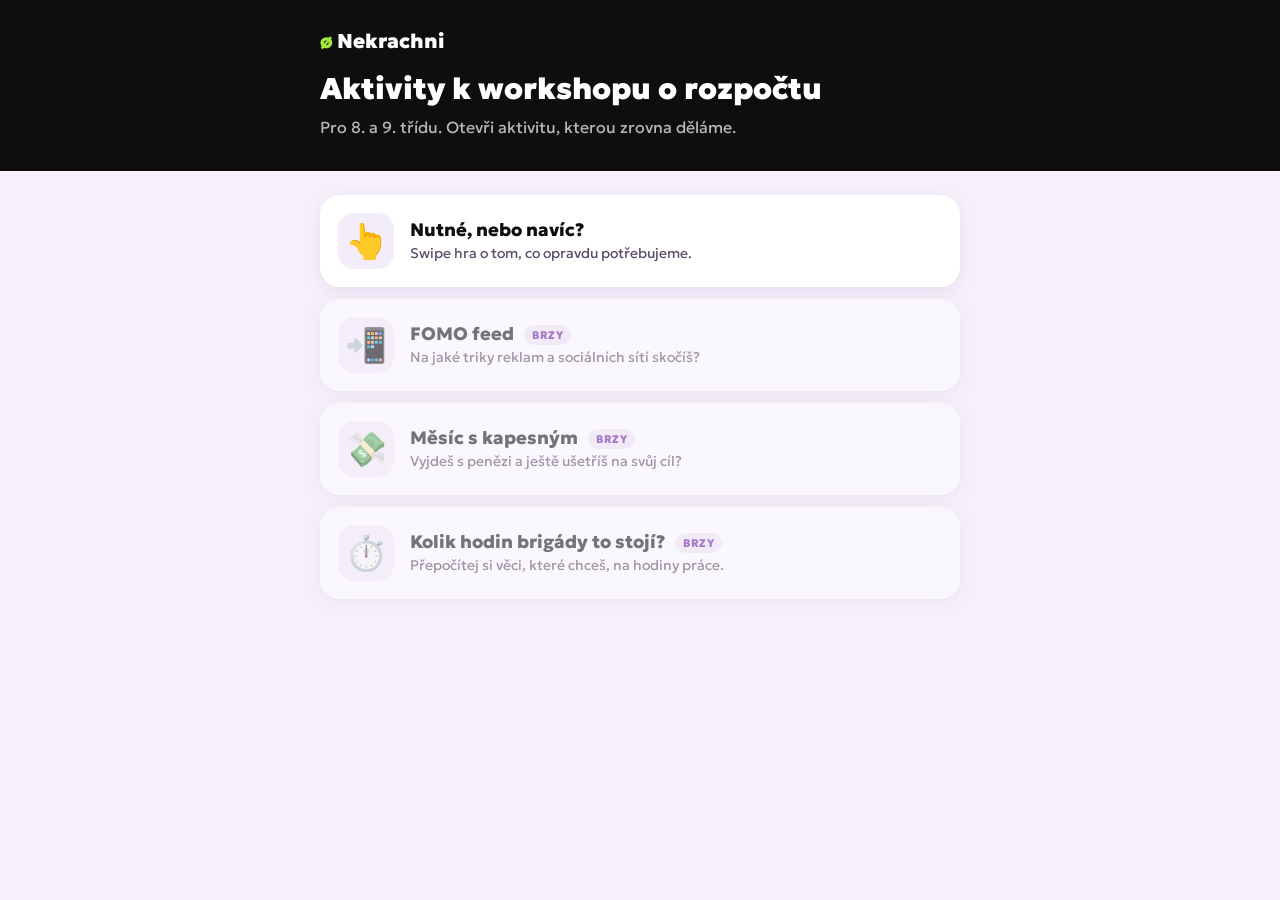
==== index.html @ 23a1968d "Swipe hra Nutné, nebo navíc? a rozcestník aktivit Co-Authored-By: Claude Opus 5.5 <noreply@anthropic" ====
<!doctype html>
<html lang="cs">
<head>
<meta charset="utf-8">
<meta name="viewport" content="width=device-width, initial-scale=1">
<title>Aktivity k rozpočtu – Nekrachni</title>
<meta name="description" content="Interaktivní aktivity k workshopu Nekrachni o osobním rozpočtu.">
<link rel="preconnect" href="https://fonts.googleapis.com">
<link rel="preconnect" href="https://fonts.gstatic.com" crossorigin>
<link href="https://fonts.googleapis.com/css2?family=Geologica:wght@400;600;700;800;900&display=swap" rel="stylesheet">
<style>
  *, ::before, ::after { box-sizing: border-box; margin: 0; padding: 0; }
  :root { --lime: #A2E640; --purple: #67139F; --black: #0E0E0E; --bg: #f5f0fa; }
  body { background: var(--bg); font-family: Geologica, system-ui, sans-serif; color: var(--black); }
  header { background: var(--black); color: #fff; padding: 28px 20px 32px; }
  .wrap { max-width: 640px; margin: 0 auto; }
  .brand { font-size: 20px; font-weight: 900; }
  .brand span { color: var(--lime); }
  h1 { font-size: 30px; font-weight: 900; margin-top: 18px; line-height: 1.15; }
  header p { color: rgba(255,255,255,.7); margin-top: 8px; font-size: 16px; line-height: 1.5; }
  main { padding: 24px 20px 48px; }
  .list { display: grid; gap: 12px; }
  a.item, .item {
    display: flex; gap: 16px; align-items: center; text-decoration: none; color: inherit;
    background: #fff; border-radius: 20px; padding: 18px; box-shadow: 0 4px 16px rgba(103,19,159,.08);
  }
  a.item:hover { box-shadow: 0 6px 22px rgba(103,19,159,.16); }
  a.item:focus-visible { outline: 3px solid var(--purple); outline-offset: 2px; }
  .ico { font-size: 34px; width: 56px; height: 56px; border-radius: 16px; background: #f3edf9; display: flex; align-items: center; justify-content: center; flex-shrink: 0; }
  .item h2 { font-size: 18px; font-weight: 800; }
  .item p { font-size: 14px; color: #5b4d68; margin-top: 3px; line-height: 1.4; }
  .soon { opacity: .55; }
  .tag { display: inline-block; font-size: 11px; font-weight: 800; text-transform: uppercase; letter-spacing: .5px; padding: 3px 8px; border-radius: 999px; background: #efe7f7; color: var(--purple); margin-left: 6px; vertical-align: middle; }
</style>
</head>
<body>
<header>
  <div class="wrap">
    <div class="brand"><span>ø</span> Nekrachni</div>
    <h1>Aktivity k workshopu o rozpočtu</h1>
    <p>Pro 8. a 9. třídu. Otevři aktivitu, kterou zrovna děláme.</p>
  </div>
</header>
<main>
  <div class="wrap list">
    <a class="item" href="swipe/">
      <div class="ico">👆</div>
      <div><h2>Nutné, nebo navíc?</h2><p>Swipe hra o tom, co opravdu potřebujeme.</p></div>
    </a>
    <div class="item soon">
      <div class="ico">📲</div>
      <div><h2>FOMO feed <span class="tag">brzy</span></h2><p>Na jaké triky reklam a sociálních sítí skočíš?</p></div>
    </div>
    <div class="item soon">
      <div class="ico">💸</div>
      <div><h2>Měsíc s kapesným <span class="tag">brzy</span></h2><p>Vyjdeš s penězi a ještě ušetříš na svůj cíl?</p></div>
    </div>
    <div class="item soon">
      <div class="ico">⏱️</div>
      <div><h2>Kolik hodin brigády to stojí? <span class="tag">brzy</span></h2><p>Přepočítej si věci, které chceš, na hodiny práce.</p></div>
    </div>
  </div>
</main>
</body>
</html>
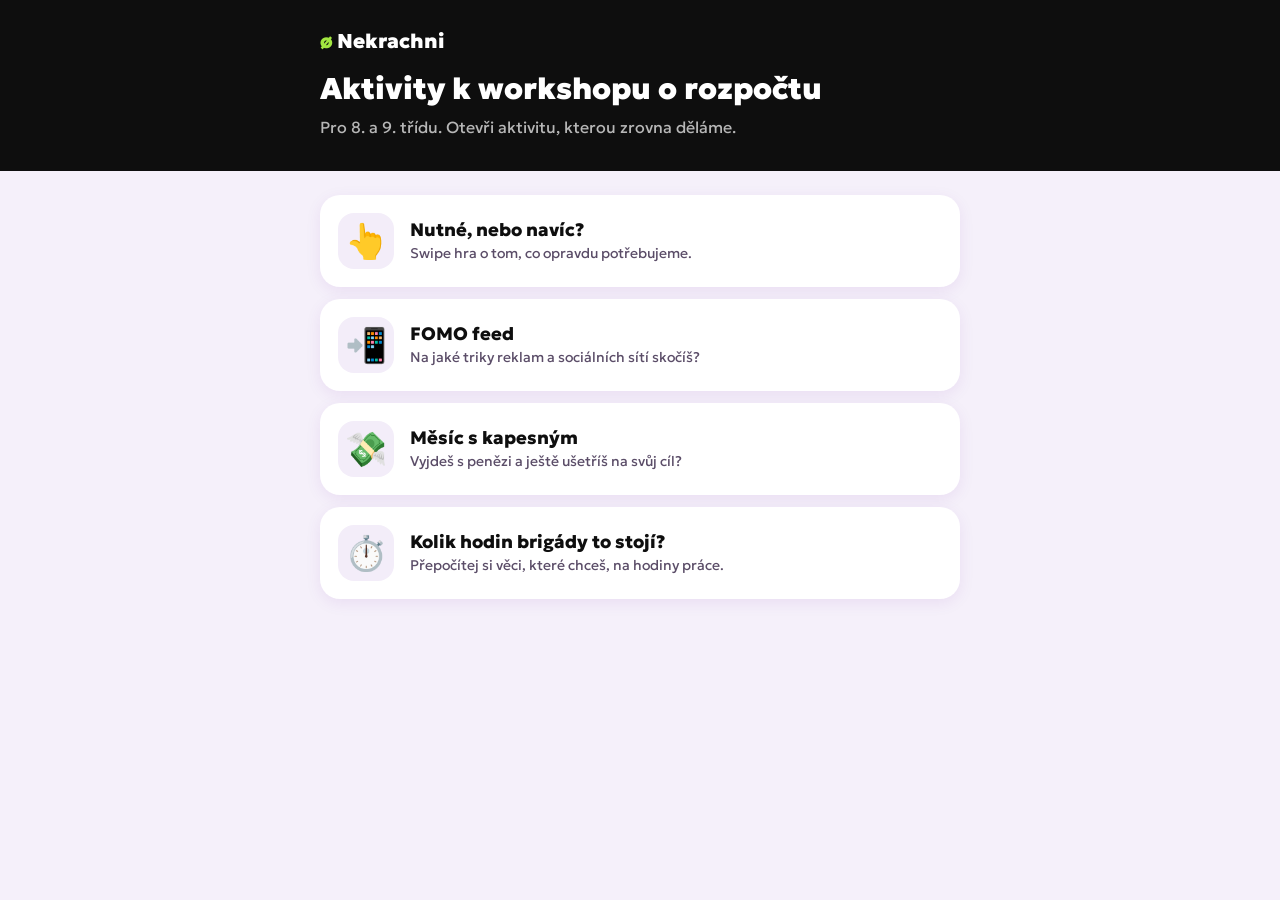
==== commit 23217eeb: "Aktivity FOMO feed, Měsíc s kapesným a Kolik hodin brigády to stojí? Co-Authored-By: Claude Opus 5.5" ====
--- a/index.html
+++ b/index.html
@@ -47,18 +47,18 @@
       <div class="ico">👆</div>
       <div><h2>Nutné, nebo navíc?</h2><p>Swipe hra o tom, co opravdu potřebujeme.</p></div>
     </a>
-    <div class="item soon">
+    <a class="item" href="fomo/">
       <div class="ico">📲</div>
-      <div><h2>FOMO feed <span class="tag">brzy</span></h2><p>Na jaké triky reklam a sociálních sítí skočíš?</p></div>
-    </div>
-    <div class="item soon">
+      <div><h2>FOMO feed</h2><p>Na jaké triky reklam a sociálních sítí skočíš?</p></div>
+    </a>
+    <a class="item" href="kapesne/">
       <div class="ico">💸</div>
-      <div><h2>Měsíc s kapesným <span class="tag">brzy</span></h2><p>Vyjdeš s penězi a ještě ušetříš na svůj cíl?</p></div>
-    </div>
-    <div class="item soon">
+      <div><h2>Měsíc s kapesným</h2><p>Vyjdeš s penězi a ještě ušetříš na svůj cíl?</p></div>
+    </a>
+    <a class="item" href="hodiny/">
       <div class="ico">⏱️</div>
-      <div><h2>Kolik hodin brigády to stojí? <span class="tag">brzy</span></h2><p>Přepočítej si věci, které chceš, na hodiny práce.</p></div>
-    </div>
+      <div><h2>Kolik hodin brigády to stojí?</h2><p>Přepočítej si věci, které chceš, na hodiny práce.</p></div>
+    </a>
   </div>
 </main>
 </body>
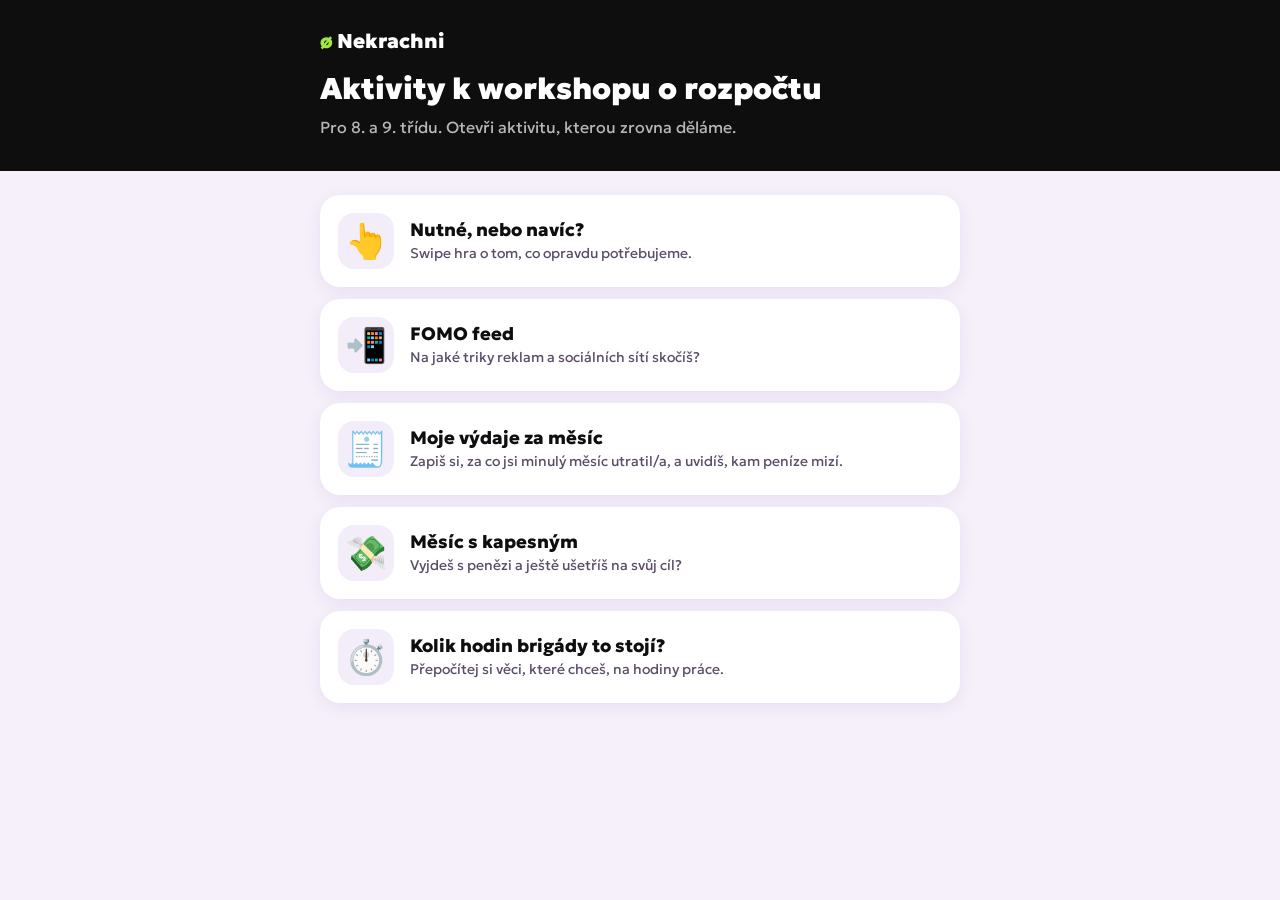
==== commit 864aba91: "Aktivita Moje výdaje za měsíc (mapování výdajů) Co-Authored-By: Claude Opus 5.5 <noreply@anthropic.c" ====
--- a/index.html
+++ b/index.html
@@ -51,6 +51,10 @@
       <div class="ico">📲</div>
       <div><h2>FOMO feed</h2><p>Na jaké triky reklam a sociálních sítí skočíš?</p></div>
     </a>
+    <a class="item" href="vydaje/">
+      <div class="ico">🧾</div>
+      <div><h2>Moje výdaje za měsíc</h2><p>Zapiš si, za co jsi minulý měsíc utratil/a, a uvidíš, kam peníze mizí.</p></div>
+    </a>
     <a class="item" href="kapesne/">
       <div class="ico">💸</div>
       <div><h2>Měsíc s kapesným</h2><p>Vyjdeš s penězi a ještě ušetříš na svůj cíl?</p></div>
